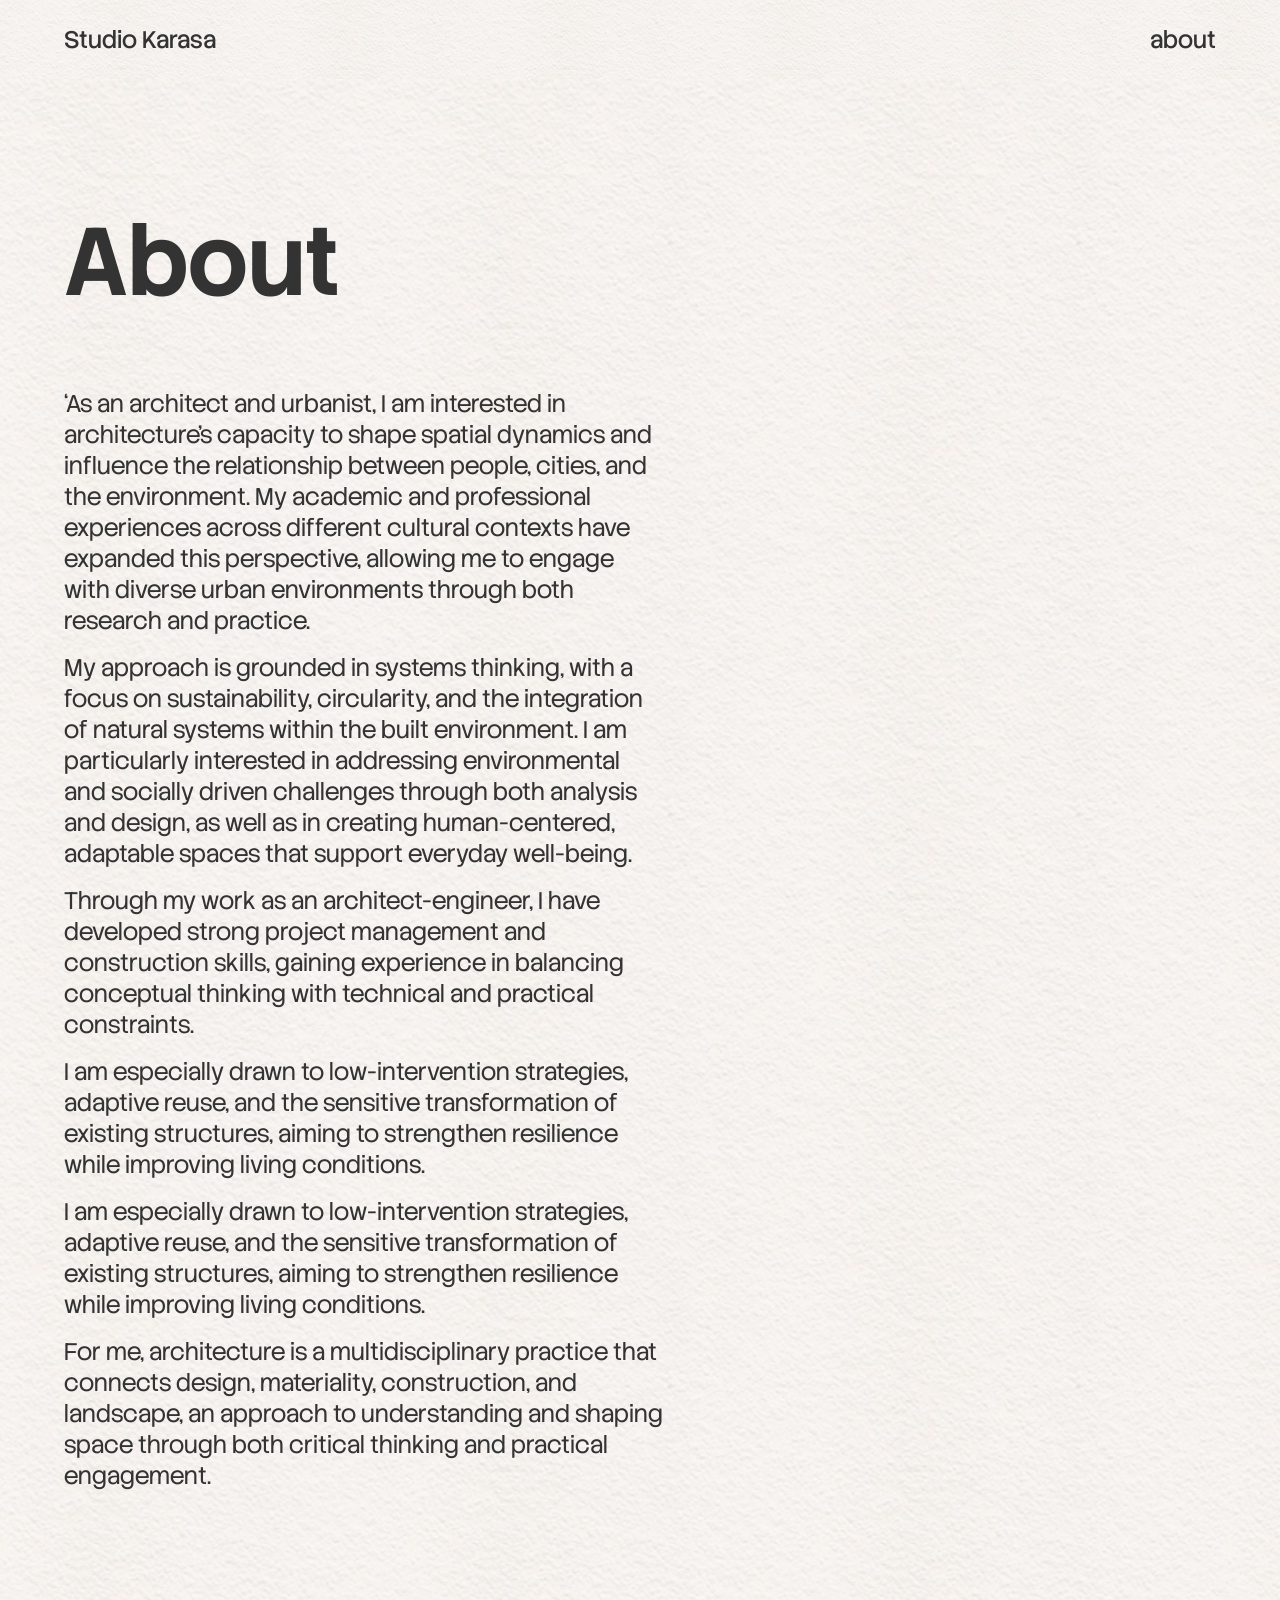
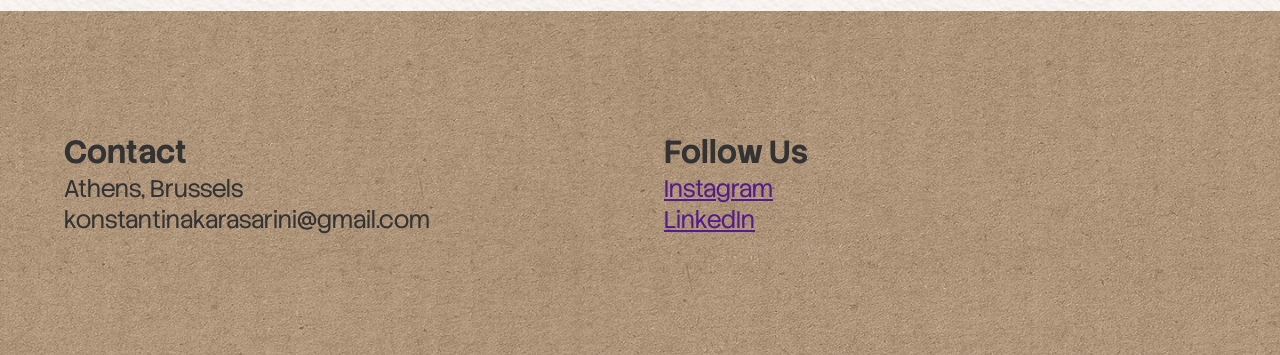
==== about.html @ 8a3c8499 "main structure ready" ====
<!doctype html>
<html lang="en">
  <head>
    <meta charset="UTF-8" />
    <meta name="viewport" content="width=device-width, initial-scale=1.0" />
    <title>Studio Karasa</title>
    <link rel="stylesheet" href="style.css" />
  </head>
  <body class="aboutPage">
    <nav>
      <a href="index.html">Studio Karasa</a>
      <a href="about.html">about</a>
    </nav>
    <div class="about">
      <h1>About</h1>
      <div class="about-txt">
      <p>
        ‘As an architect and urbanist, I am interested in architecture’s
        capacity to shape spatial dynamics and influence the relationship
        between people, cities, and the environment. My academic and
        professional experiences across different cultural contexts have
        expanded this perspective, allowing me to engage with diverse urban
        environments through both research and practice.
      </p>
      <p>
        My approach is grounded in systems thinking, with a focus on
        sustainability, circularity, and the integration of natural systems
        within the built environment. I am particularly interested in addressing
        environmental and socially driven challenges through both analysis and
        design, as well as in creating human-centered, adaptable spaces that
        support everyday well-being.
      </p>
      <p>
        Through my work as an architect-engineer, I have developed strong
        project management and construction skills, gaining experience in
        balancing conceptual thinking with technical and practical constraints.
      </p>
      <p>
        I am especially drawn to low-intervention strategies, adaptive reuse,
        and the sensitive transformation of existing structures, aiming to
        strengthen resilience while improving living conditions.
      </p>
      <p>
        I am especially drawn to low-intervention strategies, adaptive reuse,
        and the sensitive transformation of existing structures, aiming to
        strengthen resilience while improving living conditions.
      </p>
      <p>
        For me, architecture is a multidisciplinary practice that connects
        design, materiality, construction, and landscape, an approach to
        understanding and shaping space through both critical thinking and
        practical engagement.
      </p>
      </div>
    </div>
        <footer>
        <div class="col">
            <h3>Contact</h3>
            <p>Athens, Brussels</p>
            <p>konstantinakarasarini@gmail.com</p>
        </div>
        <div class="col">
            <h3>Follow Us</h3>
            <p><a href="">Instagram</a></p>
            <p><a href="">LinkedIn</a></p>
    </footer>
  </body>
</html>
---- style.css ----
@import url("https://fonts.googleapis.com/css2?family=Stack+Sans+Headline:wght@200..700&display=swap");

body {
  display: flex;
  flex-direction: column;
  padding: 0;
  margin: 0;
  color: #333;
  font-family: "Stack Sans Headline", sans-serif;
}

nav {
  display: flex;
  flex-direction: row;
  justify-content: space-between;
  padding: 24px 64px;
  position: sticky;
  top: 0;
  background-image: url("imgs/WaveIllustration.jpg");
  background-size: cover;
  background-position: top;
}

nav a {
  text-decoration: none;
  color: #333;
  font-size: 24px;
}

h1 {
  font-size: 96px;
  margin: 0;
}

h2 {
  font-size: 64px;
  margin: 0;
}

h3 {
  font-size: 32px;
  margin: 0;
}

p {
  max-width: 600px;
  font-size: 24px;
  margin: 0;
  font-weight: 300;
}

.projectPage nav,
.aboutPage nav {
  background-image: url("imgs/whitePaper.jpg");
  background-size: cover;
  background-position: center;
}

.hero {
  display: flex;
  flex-direction: column;
  padding: 120px 64px;
  min-height: calc(100vh - 66px);
  /* background-color: #f5f5f5; */
  background-image: url("imgs/WaveIllustration.jpg");
  background-size: cover;
  background-position: center;
}

.mission {
  display: flex;
  flex-direction: column;
  padding: 120px 64px;
  gap: 64px;
  background-image: url("imgs/recycled.jpg");
  background-size: cover;
  background-position: center;
}

.values {
  display: flex;
  flex-direction: column;
  padding: 120px 64px;
  background-image: url("imgs/whitePaper.jpg");
  background-size: cover;
  background-position: center;
  gap: 64px;
}

.renov-projects {
  display: flex;
  flex-direction: column;
  padding: 120px 64px;
  gap: 64px;
  background-image: url("imgs/recycled.jpg");
  background-size: cover;
  background-position: center;
}

.urban-projects {
  display: flex;
  flex-direction: column;
  padding: 120px 64px;
  background-image: url("imgs/whitePaper.jpg");
  background-size: cover;
  background-position: center;
  gap: 64px;
}

.card-container {
  display: flex;
  flex-direction: row;
  gap: 24px;
}

.value-card,
.project-card {
  gap: 16px;
  background-color: #b9b9b9;
}

footer {
  display: flex;
  flex-direction: row;
  /* justify-content:space-between; */
  padding: 120px 64px;
  gap: 48px;
  background-image: url("imgs/brownPaper.jpg");
  background-size: cover;
  background-position: center;
}

footer .col {
  flex: 1;
}

.about {
  display: flex;
  flex-direction: column;
  padding: 120px 64px;
  gap: 64px;
  background-image: url("imgs/whitePaper.jpg");
  background-size: cover;
  background-position: center;
}

.about-txt {
  max-width: 600px;
  display: flex;
  flex-direction: column;
  gap: 16px;
}

.projectHero {
  display: flex;
  flex-direction: column;
  padding: 120px 64px;
  gap: 64px;
  background-image: url("imgs/whitePaper.jpg");
  background-size: cover;
  background-position: center;
}

.projectImgs {
  display: flex;
  flex-direction: column;
  padding: 64px;
  gap: 24px;
}

.project2Imgs {
  display: flex;
  /* flex-direction: column; */
  padding: 64px;
  gap: 16px;
}

.project2Imgs .projectImg {
  width: 50%;
}

.projectImg {
  display: flex;
  flex-direction: column;
  gap: 16px;
}

.projectImg img {
  max-width: 100%;
  height: auto;
}

@media (max-width: 768px) {
  /* nav {
    flex-direction: column;
    align-items: center;
    gap: 16px;
  } */

  nav {
    padding: 16px 32px;
  }

  .hero,
  .mission,
  .values,
  .renov-projects,
  .urban-projects,
  .about {
    padding: 64px 32px;
  }

  .card-container {
    flex-direction: column;
  }

  footer {
    flex-direction: column;
    /* align-items: center; */
  }
}
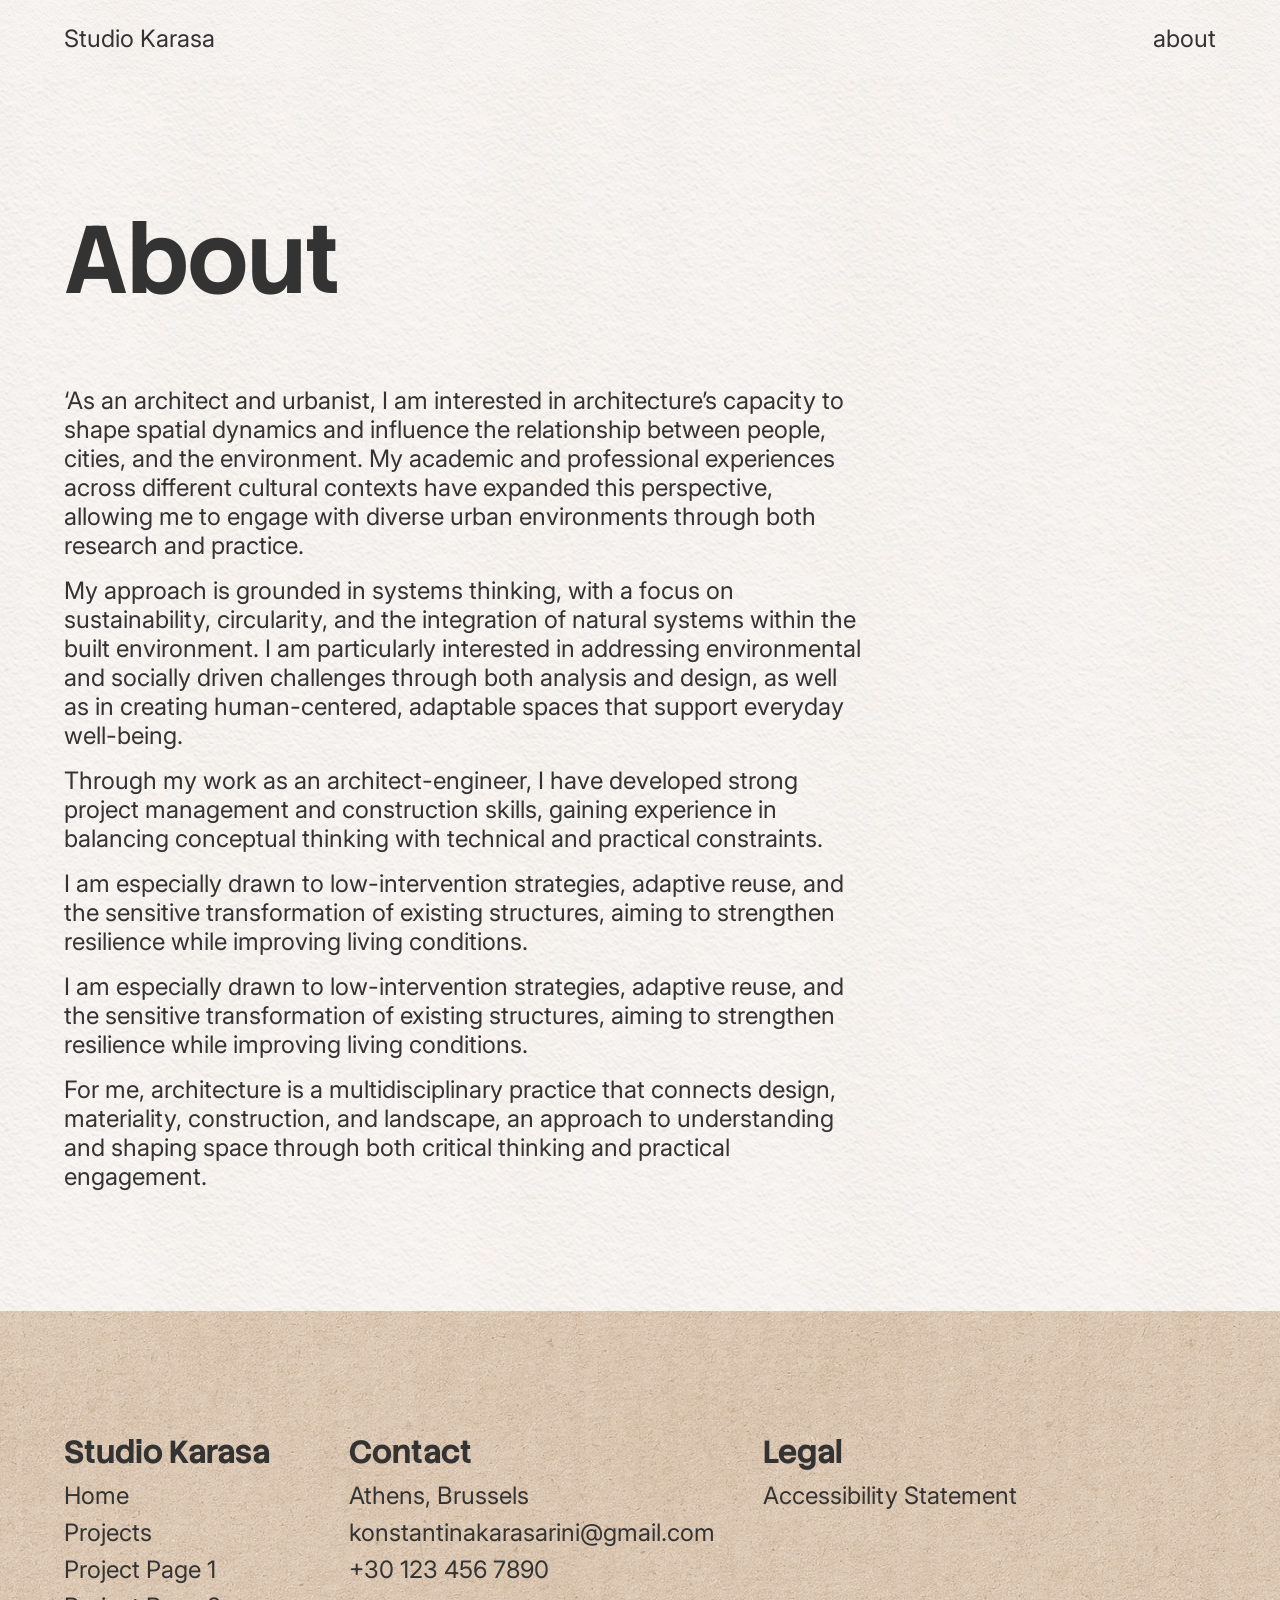
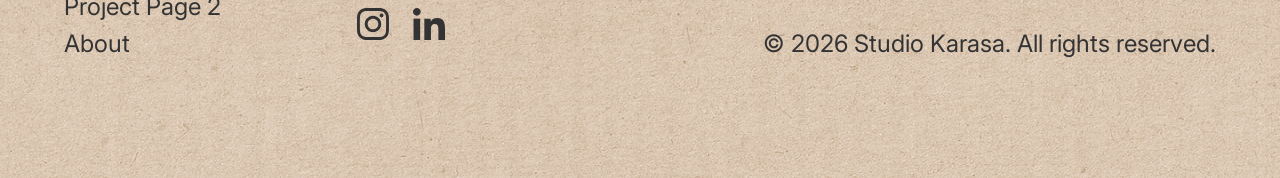
==== commit adc56619: "ax statement" ====
--- a/about.html
+++ b/about.html
@@ -11,7 +11,7 @@
       <a href="index.html">Studio Karasa</a>
       <a href="about.html">about</a>
     </nav>
-    <div class="about">
+    <main class="about">
       <h1>About</h1>
       <div class="about-txt">
       <p>
@@ -52,17 +52,40 @@
         practical engagement.
       </p>
       </div>
-    </div>
-        <footer>
+    </main>
+    <footer>
+      <div class="col">
+        <h3>Studio Karasa</h3>
+        <a href="index.html">Home</a>
+        <a href="index.html#projects">Projects</a>
+        <a href="projectPage.html">Project Page 1</a>
+        <a href="projectPage2.html">Project Page 2</a>
+        <a href="about.html">About</a>
+      </div>
+      <div class="col">
+        <h3>Contact</h3>
+        <p>Athens, Brussels</p>
+        <p>konstantinakarasarini@gmail.com</p>
+        <p>+30 123 456 7890</p>
+
+        <div class="socials">
+          <a href="https://www.instagram.com/studio.karasa/" target="_blank"
+            ><img src="imgs/Insta.svg" alt="Instagram"
+          /></a>
+          <a href="https://www.linkedin.com/in/karasarini/" target="_blank"
+            ><img src="imgs/linkedin.svg" alt="LinkedIn"
+          /></a>
+        </div>
+      </div>
+      <div class="col-between">
         <div class="col">
-            <h3>Contact</h3>
-            <p>Athens, Brussels</p>
-            <p>konstantinakarasarini@gmail.com</p>
+          <h3>Legal</h3>
+          <a href="accessibilityStatement.html">Accessibility Statement</a>
         </div>
-        <div class="col">
-            <h3>Follow Us</h3>
-            <p><a href="">Instagram</a></p>
-            <p><a href="">LinkedIn</a></p>
+        <div class="copyright">
+          <p>&copy; 2026 Studio Karasa. All rights reserved.</p>
+        </div>
+      </div>
     </footer>
   </body>
 </html>
--- a/style.css
+++ b/style.css
@@ -1,4 +1,5 @@
 @import url("https://fonts.googleapis.com/css2?family=Stack+Sans+Headline:wght@200..700&display=swap");
+@import url("https://fonts.googleapis.com/css2?family=Inter:ital,opsz,wght@0,14..32,100..900;1,14..32,100..900&display=swap");
 
 body {
   display: flex;
@@ -19,6 +20,7 @@
   background-image: url("imgs/WaveIllustration.jpg");
   background-size: cover;
   background-position: top;
+  z-index: 1000;
 }
 
 nav a {
@@ -42,15 +44,26 @@
   margin: 0;
 }
 
-p {
-  max-width: 600px;
+p, li {
+  max-width: 800px;
   font-size: 24px;
   margin: 0;
-  font-weight: 300;
+  font-weight: 400;
+  font-family: "Inter", sans-serif;
+}
+ul{
+  margin:0;
+}
+
+a {
+  color: #333;
+  text-decoration: none;
+  font-size: 24px;
+  font-family: "Inter", sans-serif;
 }
 
 .projectPage nav,
-.aboutPage nav {
+.aboutPage nav, .axPage nav {
   background-image: url("imgs/whitePaper.jpg");
   background-size: cover;
   background-position: center;
@@ -110,13 +123,27 @@
 .card-container {
   display: flex;
   flex-direction: row;
-  gap: 24px;
+  gap: 48px;
 }
 
 .value-card,
 .project-card {
-  gap: 16px;
-  background-color: #b9b9b9;
+  display: flex;
+  flex-direction: column;
+  gap: 16px;
+  flex: 1;
+  /* background-color: #b9b9b9; */
+}
+
+.project-card img {
+  width: 100%;
+  height: auto;
+}
+
+.value-card img {
+  width: 100%;
+  height: 200px;
+  object-fit: contain;
 }
 
 footer {
@@ -130,22 +157,38 @@
   background-position: center;
 }
 
-footer .col {
+.col {
   flex: 1;
-}
-
-.about {
-  display: flex;
-  flex-direction: column;
-  padding: 120px 64px;
-  gap: 64px;
-  background-image: url("imgs/whitePaper.jpg");
-  background-size: cover;
-  background-position: center;
-}
-
-.about-txt {
-  max-width: 600px;
+  display: flex;
+  flex-direction: column;
+  gap:8px;
+}
+.col-between {
+  display: flex;
+  flex-direction: column;
+  justify-content: space-between;
+  gap: 8px;
+}
+
+.socials{
+  display: flex;
+  flex-direction: row;
+  gap: 8px;
+  padding-top: 8px;
+}
+
+.about, .ax {
+  display: flex;
+  flex-direction: column;
+  padding: 120px 64px;
+  gap: 64px;
+  background-image: url("imgs/whitePaper.jpg");
+  background-size: cover;
+  background-position: center;
+}
+
+.about-txt, .ax-txt {
+  max-width: 800px;
   display: flex;
   flex-direction: column;
   gap: 16px;
@@ -188,6 +231,17 @@
 .projectImg img {
   max-width: 100%;
   height: auto;
+  mix-blend-mode: multiply;
+}
+
+.axPage h2 {
+  font-size: 48px;
+
+}
+
+.ax-txt{
+  gap:24px;
+
 }
 
 @media (max-width: 768px) {
@@ -201,12 +255,36 @@
     padding: 16px 32px;
   }
 
+  nav a {
+    font-size: 18px;
+  }
+
+  h1 {
+    font-size: 48px;
+  }
+
+  h2 {
+    font-size: 32px;
+  }
+
+  h3 {
+    font-size: 24px;
+  }
+
+  p {
+    font-size: 18px;
+  }
+
   .hero,
   .mission,
   .values,
   .renov-projects,
   .urban-projects,
-  .about {
+  .about,
+  footer,
+  .projectHero,
+  .projectImgs,
+  .project2Imgs {
     padding: 64px 32px;
   }
 
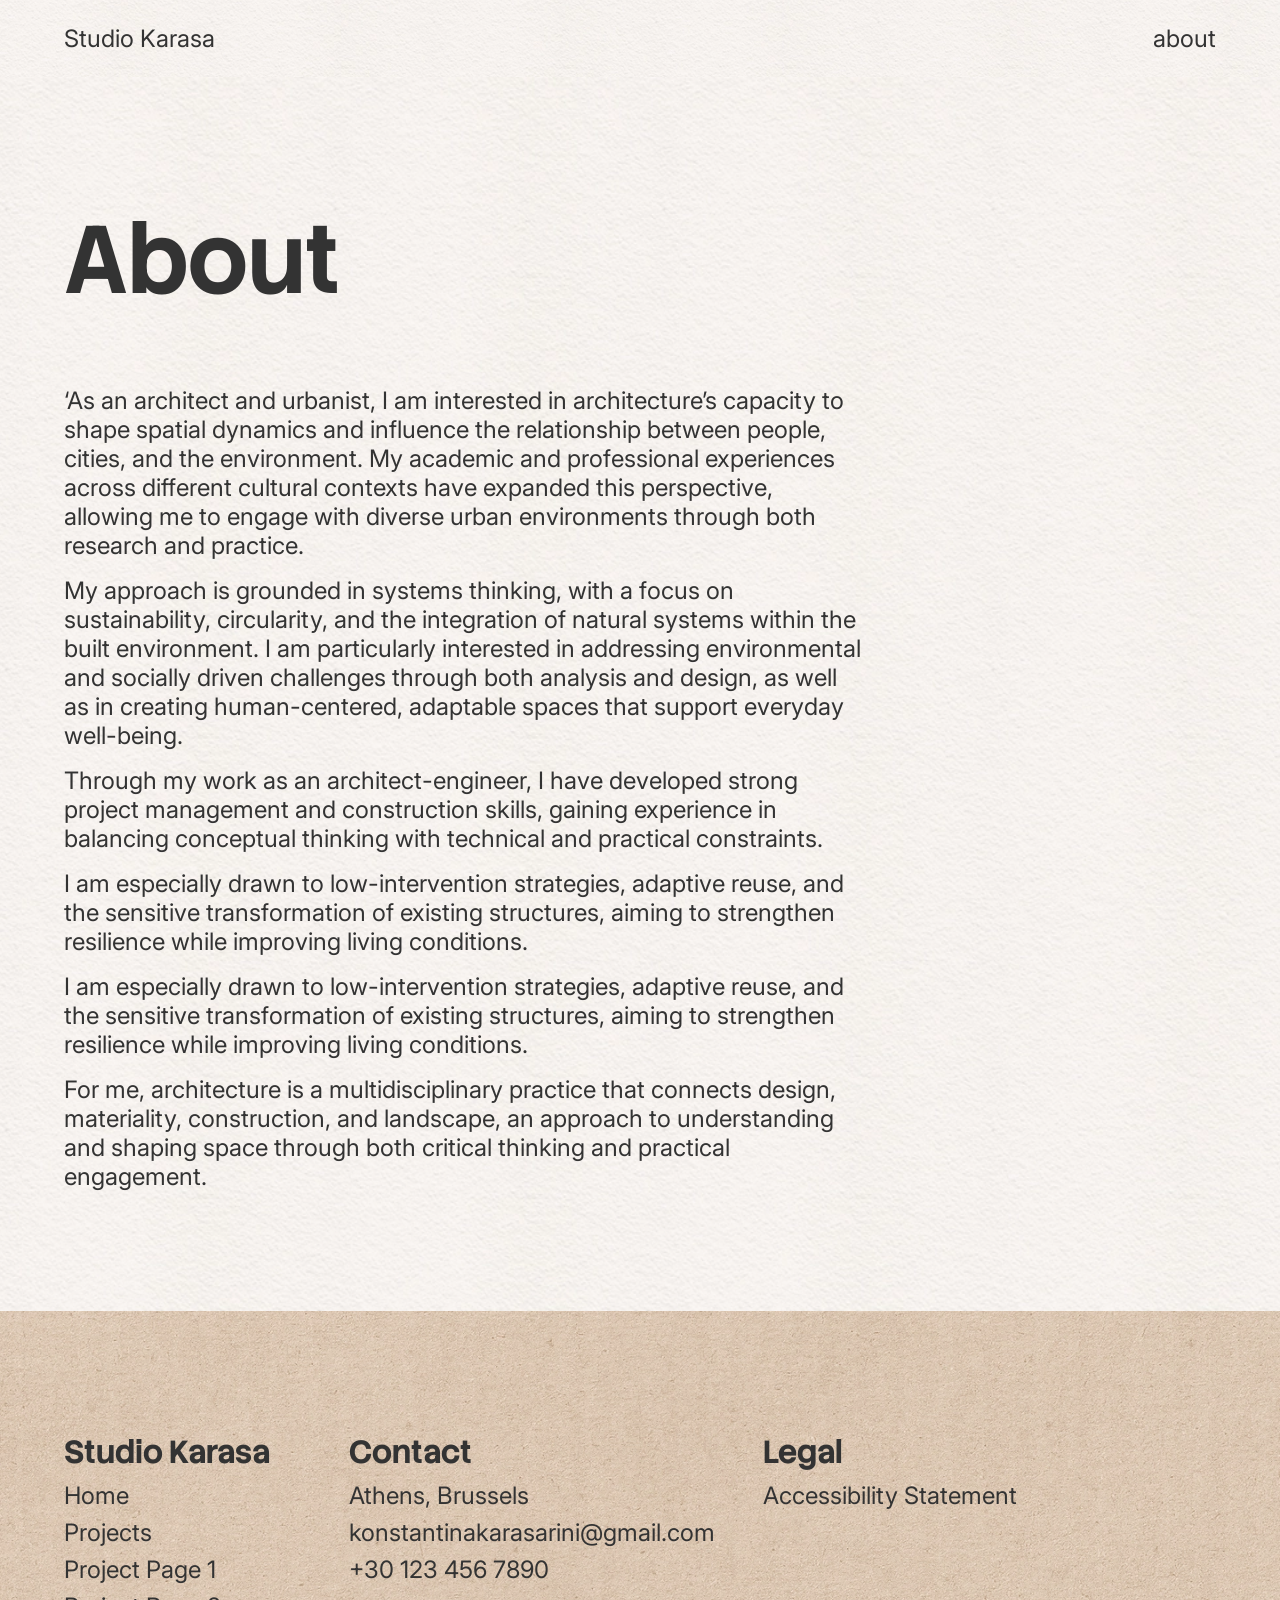
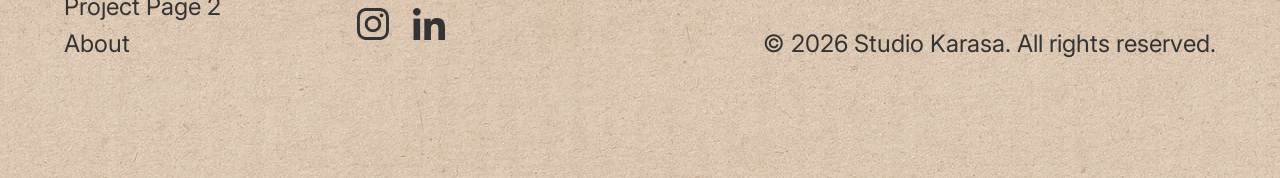
==== commit 98b4fac4: "added project 2" ====
--- a/about.html
+++ b/about.html
@@ -58,7 +58,7 @@
         <h3>Studio Karasa</h3>
         <a href="index.html">Home</a>
         <a href="index.html#projects">Projects</a>
-        <a href="projectPage.html">Project Page 1</a>
+        <a href="projectPage1.html">Project Page 1</a>
         <a href="projectPage2.html">Project Page 2</a>
         <a href="about.html">About</a>
       </div>
--- a/style.css
+++ b/style.css
@@ -17,7 +17,7 @@
   padding: 24px 64px;
   position: sticky;
   top: 0;
-  background-image: url("imgs/WaveIllustration.jpg");
+  background-image: url("imgs/WaveIllustration.webp");
   background-size: cover;
   background-position: top;
   z-index: 1000;
@@ -44,15 +44,16 @@
   margin: 0;
 }
 
-p, li {
+p,
+li {
   max-width: 800px;
   font-size: 24px;
   margin: 0;
   font-weight: 400;
   font-family: "Inter", sans-serif;
 }
-ul{
-  margin:0;
+ul {
+  margin: 0;
 }
 
 a {
@@ -63,8 +64,9 @@
 }
 
 .projectPage nav,
-.aboutPage nav, .axPage nav {
-  background-image: url("imgs/whitePaper.jpg");
+.aboutPage nav,
+.axPage nav {
+  background-image: url("imgs/whitePaper.webp");
   background-size: cover;
   background-position: center;
 }
@@ -75,7 +77,7 @@
   padding: 120px 64px;
   min-height: calc(100vh - 66px);
   /* background-color: #f5f5f5; */
-  background-image: url("imgs/WaveIllustration.jpg");
+  background-image: url("imgs/WaveIllustration.webp");
   background-size: cover;
   background-position: center;
 }
@@ -85,7 +87,7 @@
   flex-direction: column;
   padding: 120px 64px;
   gap: 64px;
-  background-image: url("imgs/recycled.jpg");
+  background-image: url("imgs/recycled.webp");
   background-size: cover;
   background-position: center;
 }
@@ -94,7 +96,7 @@
   display: flex;
   flex-direction: column;
   padding: 120px 64px;
-  background-image: url("imgs/whitePaper.jpg");
+  background-image: url("imgs/whitePaper.webp");
   background-size: cover;
   background-position: center;
   gap: 64px;
@@ -105,7 +107,7 @@
   flex-direction: column;
   padding: 120px 64px;
   gap: 64px;
-  background-image: url("imgs/recycled.jpg");
+  background-image: url("imgs/recycled.webp");
   background-size: cover;
   background-position: center;
 }
@@ -114,7 +116,7 @@
   display: flex;
   flex-direction: column;
   padding: 120px 64px;
-  background-image: url("imgs/whitePaper.jpg");
+  background-image: url("imgs/whitePaper.webp");
   background-size: cover;
   background-position: center;
   gap: 64px;
@@ -152,7 +154,7 @@
   /* justify-content:space-between; */
   padding: 120px 64px;
   gap: 48px;
-  background-image: url("imgs/brownPaper.jpg");
+  background-image: url("imgs/brownPaper.webp");
   background-size: cover;
   background-position: center;
 }
@@ -161,7 +163,7 @@
   flex: 1;
   display: flex;
   flex-direction: column;
-  gap:8px;
+  gap: 8px;
 }
 .col-between {
   display: flex;
@@ -170,24 +172,26 @@
   gap: 8px;
 }
 
-.socials{
+.socials {
   display: flex;
   flex-direction: row;
   gap: 8px;
   padding-top: 8px;
 }
 
-.about, .ax {
-  display: flex;
-  flex-direction: column;
-  padding: 120px 64px;
-  gap: 64px;
-  background-image: url("imgs/whitePaper.jpg");
-  background-size: cover;
-  background-position: center;
-}
-
-.about-txt, .ax-txt {
+.about,
+.ax {
+  display: flex;
+  flex-direction: column;
+  padding: 120px 64px;
+  gap: 64px;
+  background-image: url("imgs/whitePaper.webp");
+  background-size: cover;
+  background-position: center;
+}
+
+.about-txt,
+.ax-txt {
   max-width: 800px;
   display: flex;
   flex-direction: column;
@@ -199,7 +203,7 @@
   flex-direction: column;
   padding: 120px 64px;
   gap: 64px;
-  background-image: url("imgs/whitePaper.jpg");
+  background-image: url("imgs/whitePaper.webp");
   background-size: cover;
   background-position: center;
 }
@@ -216,6 +220,24 @@
   /* flex-direction: column; */
   padding: 64px;
   gap: 16px;
+}
+
+.projectImgCol {
+  display: flex;
+  flex-direction: column;
+  gap: 16px;
+  flex: 1;
+  /* width: 50%; */
+}
+
+.projectImgGrid {
+  display: flex;
+}
+
+.projectImgGrid .projectImg {
+  align-items: center;
+  justify-content: center;
+  flex: 1;
 }
 
 .project2Imgs .projectImg {
@@ -236,12 +258,10 @@
 
 .axPage h2 {
   font-size: 48px;
-
-}
-
-.ax-txt{
-  gap:24px;
-
+}
+
+.ax-txt {
+  gap: 24px;
 }
 
 @media (max-width: 768px) {
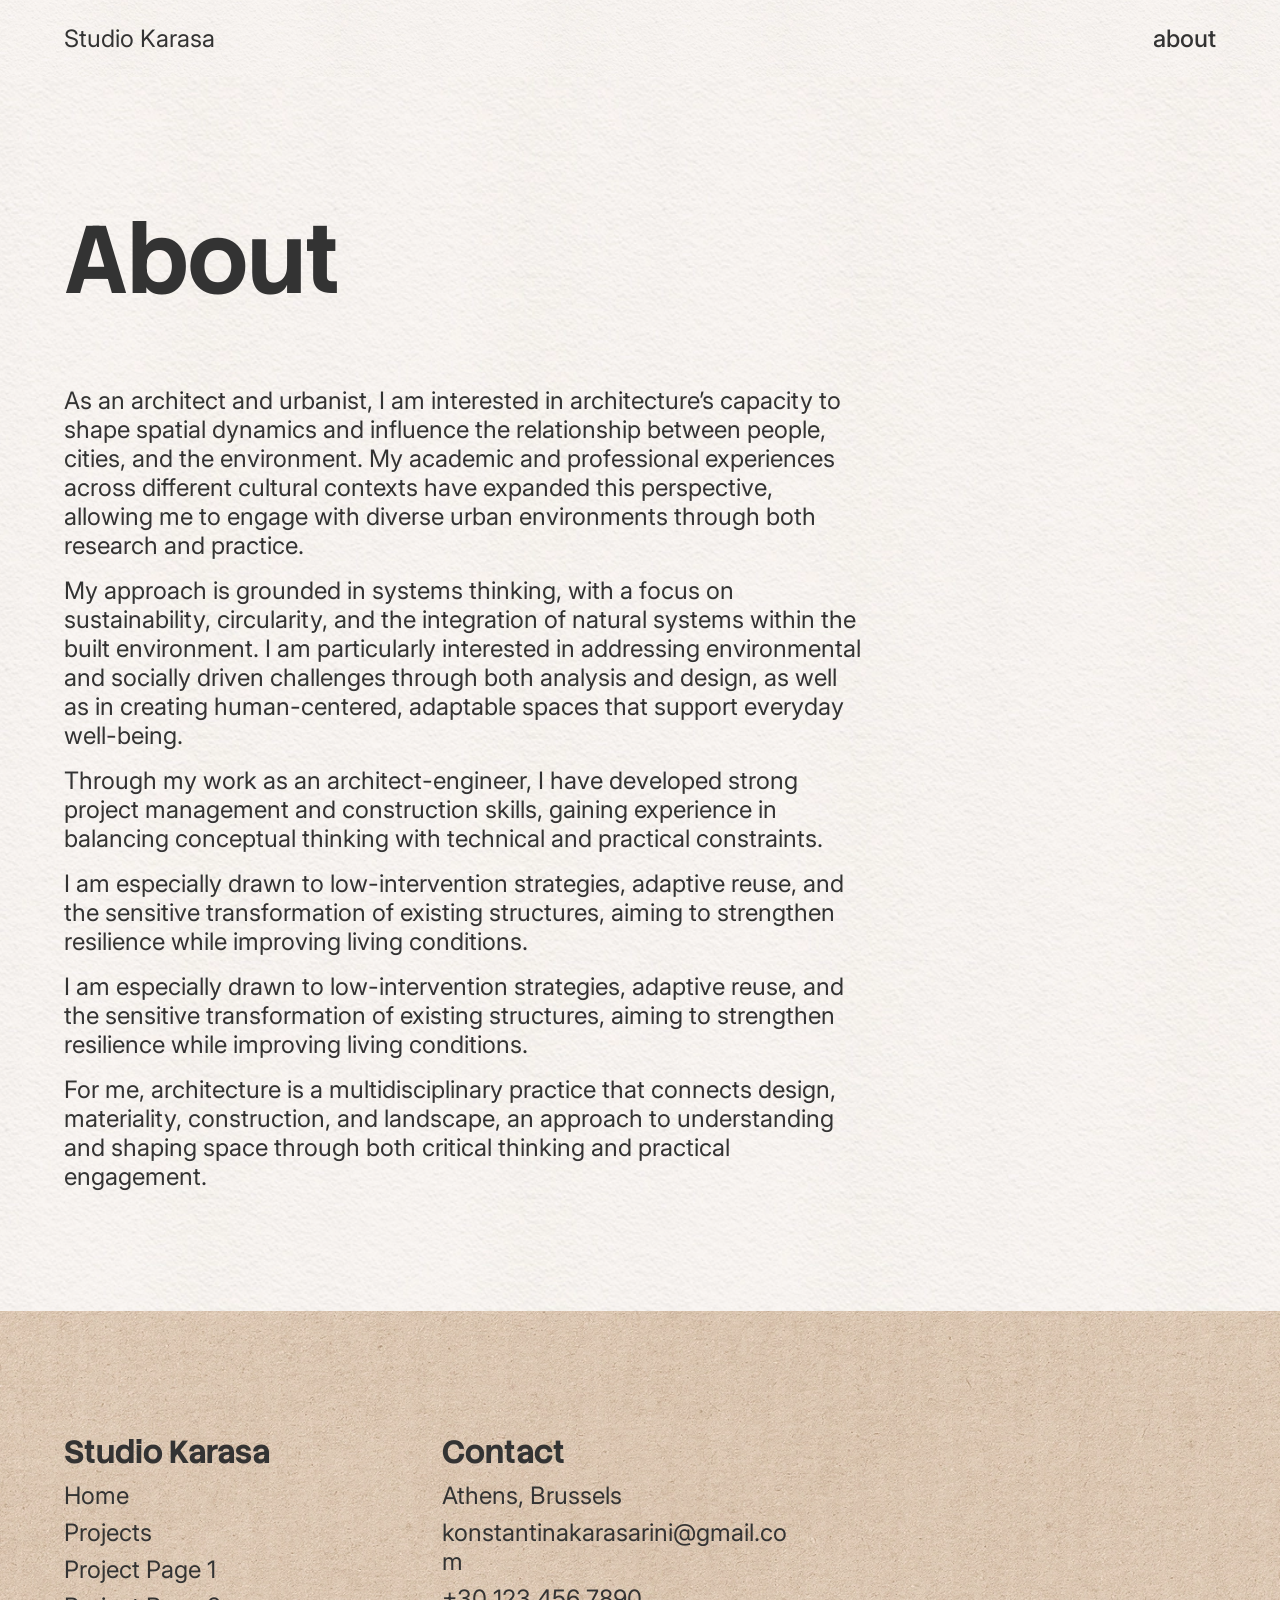
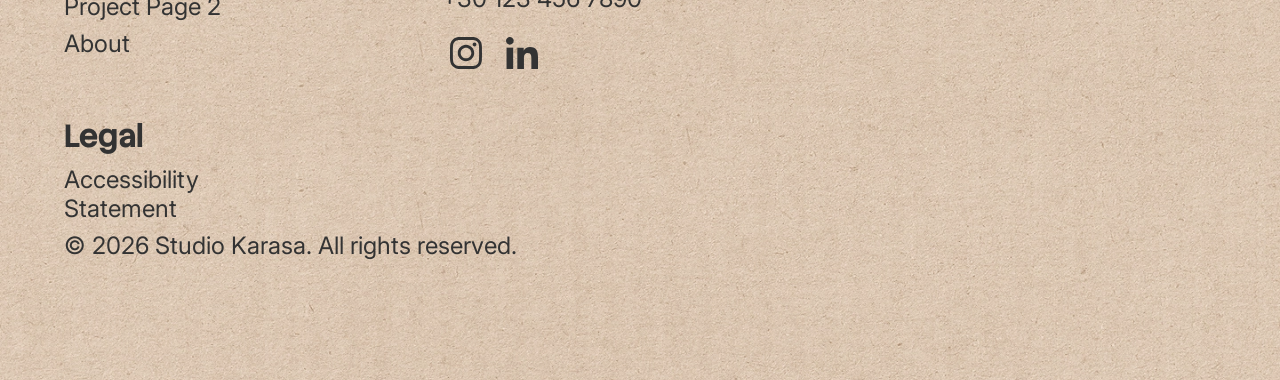
==== commit 4eb65737: "updated design, removed sections" ====
--- a/about.html
+++ b/about.html
@@ -9,13 +9,13 @@
   <body class="aboutPage">
     <nav>
       <a href="index.html">Studio Karasa</a>
-      <a href="about.html">about</a>
+      <a href="about.html" class="active">about</a>
     </nav>
     <main class="about">
       <h1>About</h1>
       <div class="about-txt">
       <p>
-        ‘As an architect and urbanist, I am interested in architecture’s
+        As an architect and urbanist, I am interested in architecture’s
         capacity to shape spatial dynamics and influence the relationship
         between people, cities, and the environment. My academic and
         professional experiences across different cultural contexts have
--- a/style.css
+++ b/style.css
@@ -15,12 +15,19 @@
   flex-direction: row;
   justify-content: space-between;
   padding: 24px 64px;
-  position: sticky;
+  position: sticky; 
   top: 0;
-  background-image: url("imgs/WaveIllustration.webp");
-  background-size: cover;
+  /* background-image: url("imgs/WaveIllustration.webp");
+  background-size: cover; */
   background-position: top;
   z-index: 1000;
+  background-color: #fff;
+}
+
+.nav-spacer {
+  display: flex;
+  flex-direction: row;
+  gap: 32px;
 }
 
 nav a {
@@ -29,6 +36,10 @@
   font-size: 24px;
 }
 
+a.active {
+  font-weight: 500;
+}
+
 h1 {
   font-size: 96px;
   margin: 0;
@@ -51,6 +62,7 @@
   margin: 0;
   font-weight: 400;
   font-family: "Inter", sans-serif;
+  word-wrap: break-word;
 }
 ul {
   margin: 0;
@@ -75,23 +87,29 @@
   display: flex;
   flex-direction: column;
   padding: 120px 64px;
+  gap: 64px;
   min-height: calc(100vh - 66px);
   /* background-color: #f5f5f5; */
-  background-image: url("imgs/WaveIllustration.webp");
-  background-size: cover;
-  background-position: center;
+  /* background-image: url("imgs/WaveIllustration.webp");
+  background-size: cover;
+  background-position: center; */
 }
 
 .mission {
   display: flex;
   flex-direction: column;
-  padding: 120px 64px;
+  padding: 240px 64px;
   gap: 64px;
   background-image: url("imgs/recycled.webp");
   background-size: cover;
   background-position: center;
 }
 
+.mission p{
+  font-size: 32px;
+  max-width: 1000px;
+}
+
 .values {
   display: flex;
   flex-direction: column;
@@ -107,7 +125,7 @@
   flex-direction: column;
   padding: 120px 64px;
   gap: 64px;
-  background-image: url("imgs/recycled.webp");
+  background-image: url("imgs/whitePaper.webp");
   background-size: cover;
   background-position: center;
 }
@@ -144,26 +162,34 @@
 
 .value-card img {
   width: 100%;
-  height: 200px;
+  height: 50%;
   object-fit: contain;
 }
 
+.details {
+  display: flex;
+  flex-direction: row;
+  gap: 16px;
+}
+
 footer {
   display: flex;
   flex-direction: row;
+  flex-wrap: wrap;
   /* justify-content:space-between; */
   padding: 120px 64px;
-  gap: 48px;
+  gap: 32px;
   background-image: url("imgs/brownPaper.webp");
   background-size: cover;
   background-position: center;
 }
 
 .col {
-  flex: 1;
+  /* flex: 1; */
   display: flex;
   flex-direction: column;
   gap: 8px;
+  width: 30%;
 }
 .col-between {
   display: flex;
@@ -208,6 +234,13 @@
   background-position: center;
 }
 
+.projectContainer {
+  display: flex;
+  flex-direction: column;
+  padding: 64px 0 96px;
+  gap: 48px;
+}
+
 .projectImgs {
   display: flex;
   flex-direction: column;
@@ -225,8 +258,9 @@
 .projectImgCol {
   display: flex;
   flex-direction: column;
-  gap: 16px;
+  gap: 48px;
   flex: 1;
+  align-items: center;
   /* width: 50%; */
 }
 
@@ -247,7 +281,15 @@
 .projectImg {
   display: flex;
   flex-direction: column;
-  gap: 16px;
+  align-items: center;
+  gap: 16px;
+}
+
+.text-center {
+  display: flex;
+  flex-direction: column;
+  align-items: center;
+  gap: 8px;
 }
 
 .projectImg img {
@@ -283,7 +325,7 @@
     font-size: 48px;
   }
 
-  h2 {
+  h2, .axPage h2 {
     font-size: 32px;
   }
 
@@ -291,7 +333,8 @@
     font-size: 24px;
   }
 
-  p {
+  p,
+  a, li {
     font-size: 18px;
   }
 
@@ -301,6 +344,7 @@
   .renov-projects,
   .urban-projects,
   .about,
+  .ax,
   footer,
   .projectHero,
   .projectImgs,
@@ -316,4 +360,10 @@
     flex-direction: column;
     /* align-items: center; */
   }
-}
+
+  .col {
+    width: 100%;
+  }
+
+  
+}
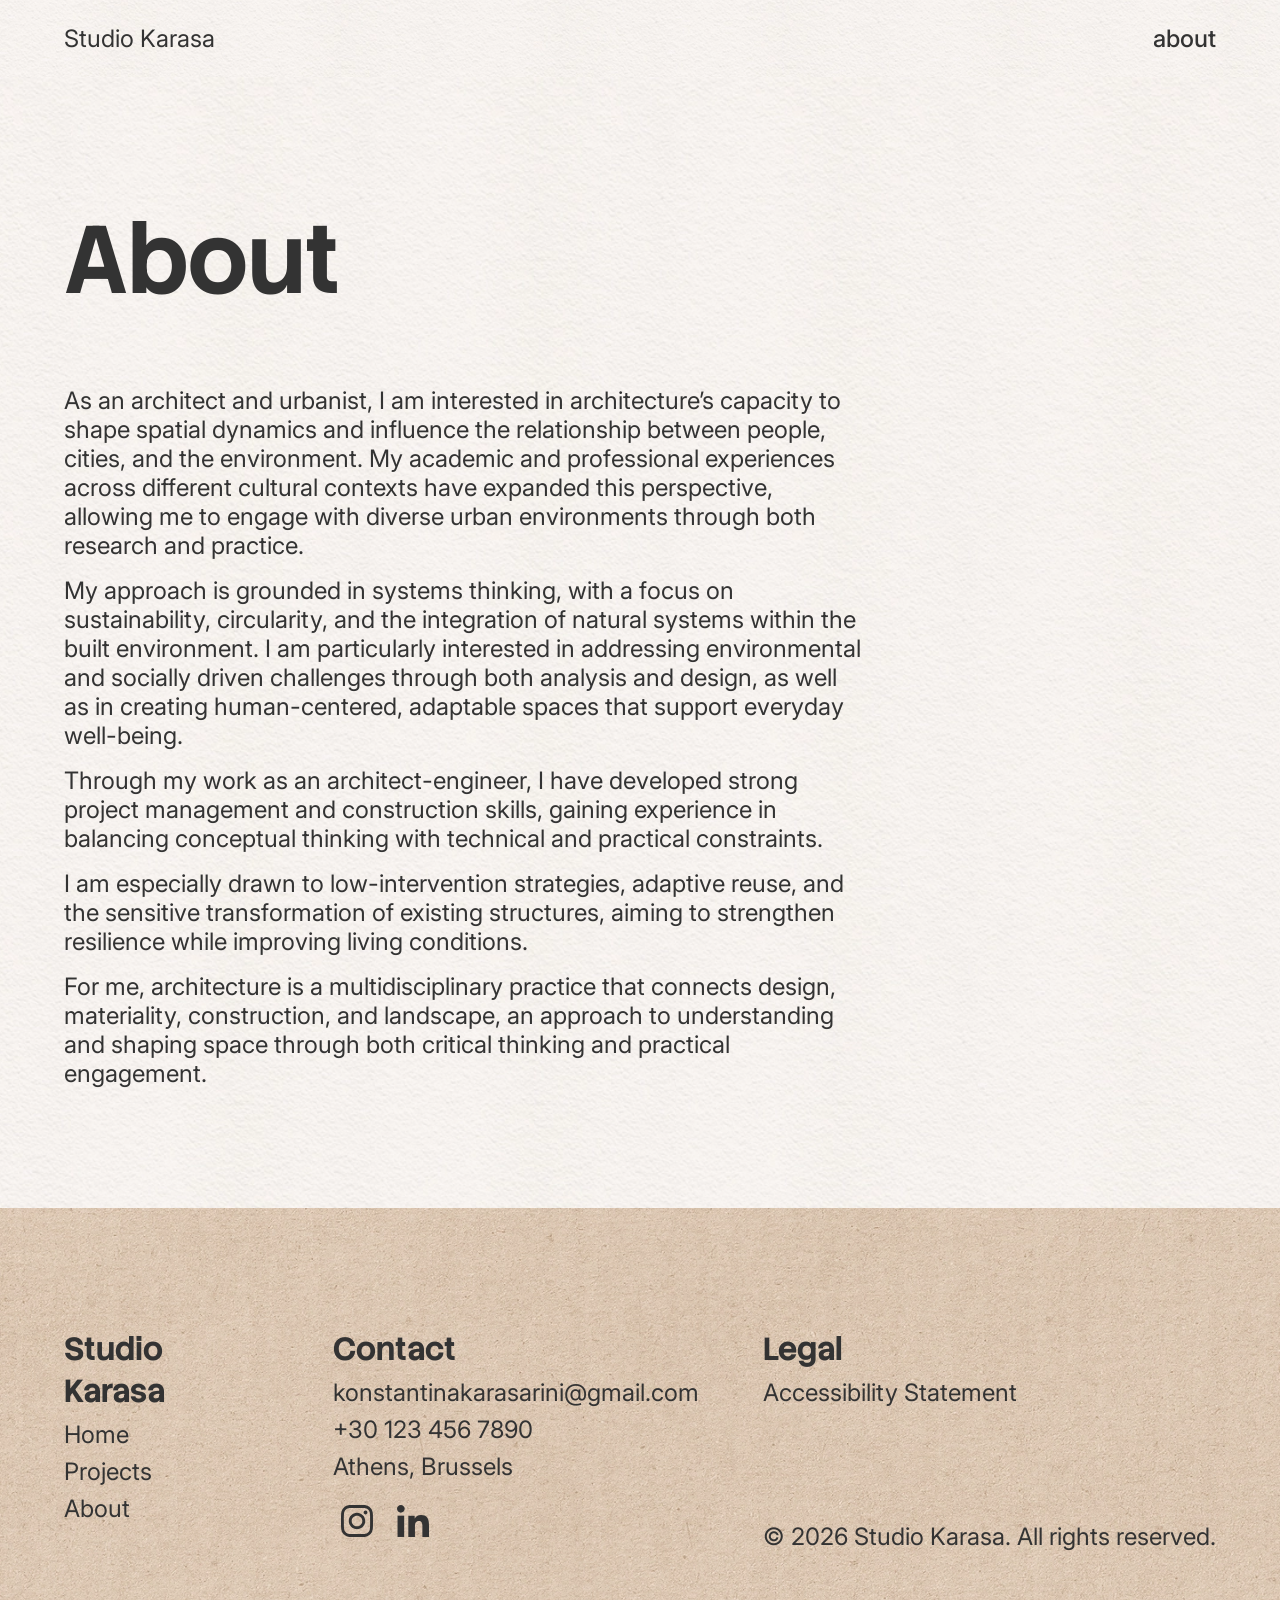
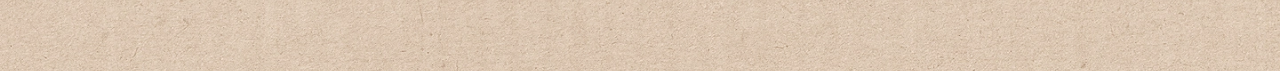
==== commit a6d2e1c3: "updated & tested" ====
--- a/about.html
+++ b/about.html
@@ -14,43 +14,40 @@
     <main class="about">
       <h1>About</h1>
       <div class="about-txt">
-      <p>
-        As an architect and urbanist, I am interested in architecture’s
-        capacity to shape spatial dynamics and influence the relationship
-        between people, cities, and the environment. My academic and
-        professional experiences across different cultural contexts have
-        expanded this perspective, allowing me to engage with diverse urban
-        environments through both research and practice.
-      </p>
-      <p>
-        My approach is grounded in systems thinking, with a focus on
-        sustainability, circularity, and the integration of natural systems
-        within the built environment. I am particularly interested in addressing
-        environmental and socially driven challenges through both analysis and
-        design, as well as in creating human-centered, adaptable spaces that
-        support everyday well-being.
-      </p>
-      <p>
-        Through my work as an architect-engineer, I have developed strong
-        project management and construction skills, gaining experience in
-        balancing conceptual thinking with technical and practical constraints.
-      </p>
-      <p>
-        I am especially drawn to low-intervention strategies, adaptive reuse,
-        and the sensitive transformation of existing structures, aiming to
-        strengthen resilience while improving living conditions.
-      </p>
-      <p>
-        I am especially drawn to low-intervention strategies, adaptive reuse,
-        and the sensitive transformation of existing structures, aiming to
-        strengthen resilience while improving living conditions.
-      </p>
-      <p>
-        For me, architecture is a multidisciplinary practice that connects
-        design, materiality, construction, and landscape, an approach to
-        understanding and shaping space through both critical thinking and
-        practical engagement.
-      </p>
+        <p>
+          As an architect and urbanist, I am interested in architecture’s
+          capacity to shape spatial dynamics and influence the relationship
+          between people, cities, and the environment. My academic and
+          professional experiences across different cultural contexts have
+          expanded this perspective, allowing me to engage with diverse urban
+          environments through both research and practice.
+        </p>
+        <p>
+          My approach is grounded in systems thinking, with a focus on
+          sustainability, circularity, and the integration of natural systems
+          within the built environment. I am particularly interested in
+          addressing environmental and socially driven challenges through both
+          analysis and design, as well as in creating human-centered, adaptable
+          spaces that support everyday well-being.
+        </p>
+        <p>
+          Through my work as an architect-engineer, I have developed strong
+          project management and construction skills, gaining experience in
+          balancing conceptual thinking with technical and practical
+          constraints.
+        </p>
+        <p>
+          I am especially drawn to low-intervention strategies, adaptive reuse,
+          and the sensitive transformation of existing structures, aiming to
+          strengthen resilience while improving living conditions.
+        </p>
+
+        <p>
+          For me, architecture is a multidisciplinary practice that connects
+          design, materiality, construction, and landscape, an approach to
+          understanding and shaping space through both critical thinking and
+          practical engagement.
+        </p>
       </div>
     </main>
     <footer>
@@ -58,15 +55,15 @@
         <h3>Studio Karasa</h3>
         <a href="index.html">Home</a>
         <a href="index.html#projects">Projects</a>
-        <a href="projectPage1.html">Project Page 1</a>
-        <a href="projectPage2.html">Project Page 2</a>
+        <!-- <a href="projectPage1.html">Project Page 1</a>
+        <a href="projectPage2.html">Project Page 2</a> -->
         <a href="about.html">About</a>
       </div>
       <div class="col">
         <h3>Contact</h3>
-        <p>Athens, Brussels</p>
         <p>konstantinakarasarini@gmail.com</p>
         <p>+30 123 456 7890</p>
+        <p>Athens, Brussels</p>
 
         <div class="socials">
           <a href="https://www.instagram.com/studio.karasa/" target="_blank"
--- a/style.css
+++ b/style.css
@@ -15,7 +15,7 @@
   flex-direction: row;
   justify-content: space-between;
   padding: 24px 64px;
-  position: sticky; 
+  position: sticky;
   top: 0;
   /* background-image: url("imgs/WaveIllustration.webp");
   background-size: cover; */
@@ -43,6 +43,7 @@
 h1 {
   font-size: 96px;
   margin: 0;
+  max-width: 1200px;
 }
 
 h2 {
@@ -98,6 +99,7 @@
 .mission {
   display: flex;
   flex-direction: column;
+  align-items: center;
   padding: 240px 64px;
   gap: 64px;
   background-image: url("imgs/recycled.webp");
@@ -105,7 +107,7 @@
   background-position: center;
 }
 
-.mission p{
+.mission p {
   font-size: 32px;
   max-width: 1000px;
 }
@@ -178,18 +180,18 @@
   flex-wrap: wrap;
   /* justify-content:space-between; */
   padding: 120px 64px;
-  gap: 32px;
+  gap: 64px;
   background-image: url("imgs/brownPaper.webp");
   background-size: cover;
   background-position: center;
 }
 
 .col {
-  /* flex: 1; */
+  flex: 1;
   display: flex;
   flex-direction: column;
   gap: 8px;
-  width: 30%;
+  /* width: 30%; */
 }
 .col-between {
   display: flex;
@@ -303,7 +305,7 @@
 }
 
 .ax-txt {
-  gap: 24px;
+  gap: 64px;
 }
 
 @media (max-width: 768px) {
@@ -325,7 +327,8 @@
     font-size: 48px;
   }
 
-  h2, .axPage h2 {
+  h2,
+  .axPage h2 {
     font-size: 32px;
   }
 
@@ -334,7 +337,8 @@
   }
 
   p,
-  a, li {
+  a,
+  li {
     font-size: 18px;
   }
 
@@ -364,6 +368,4 @@
   .col {
     width: 100%;
   }
-
-  
-}
+}
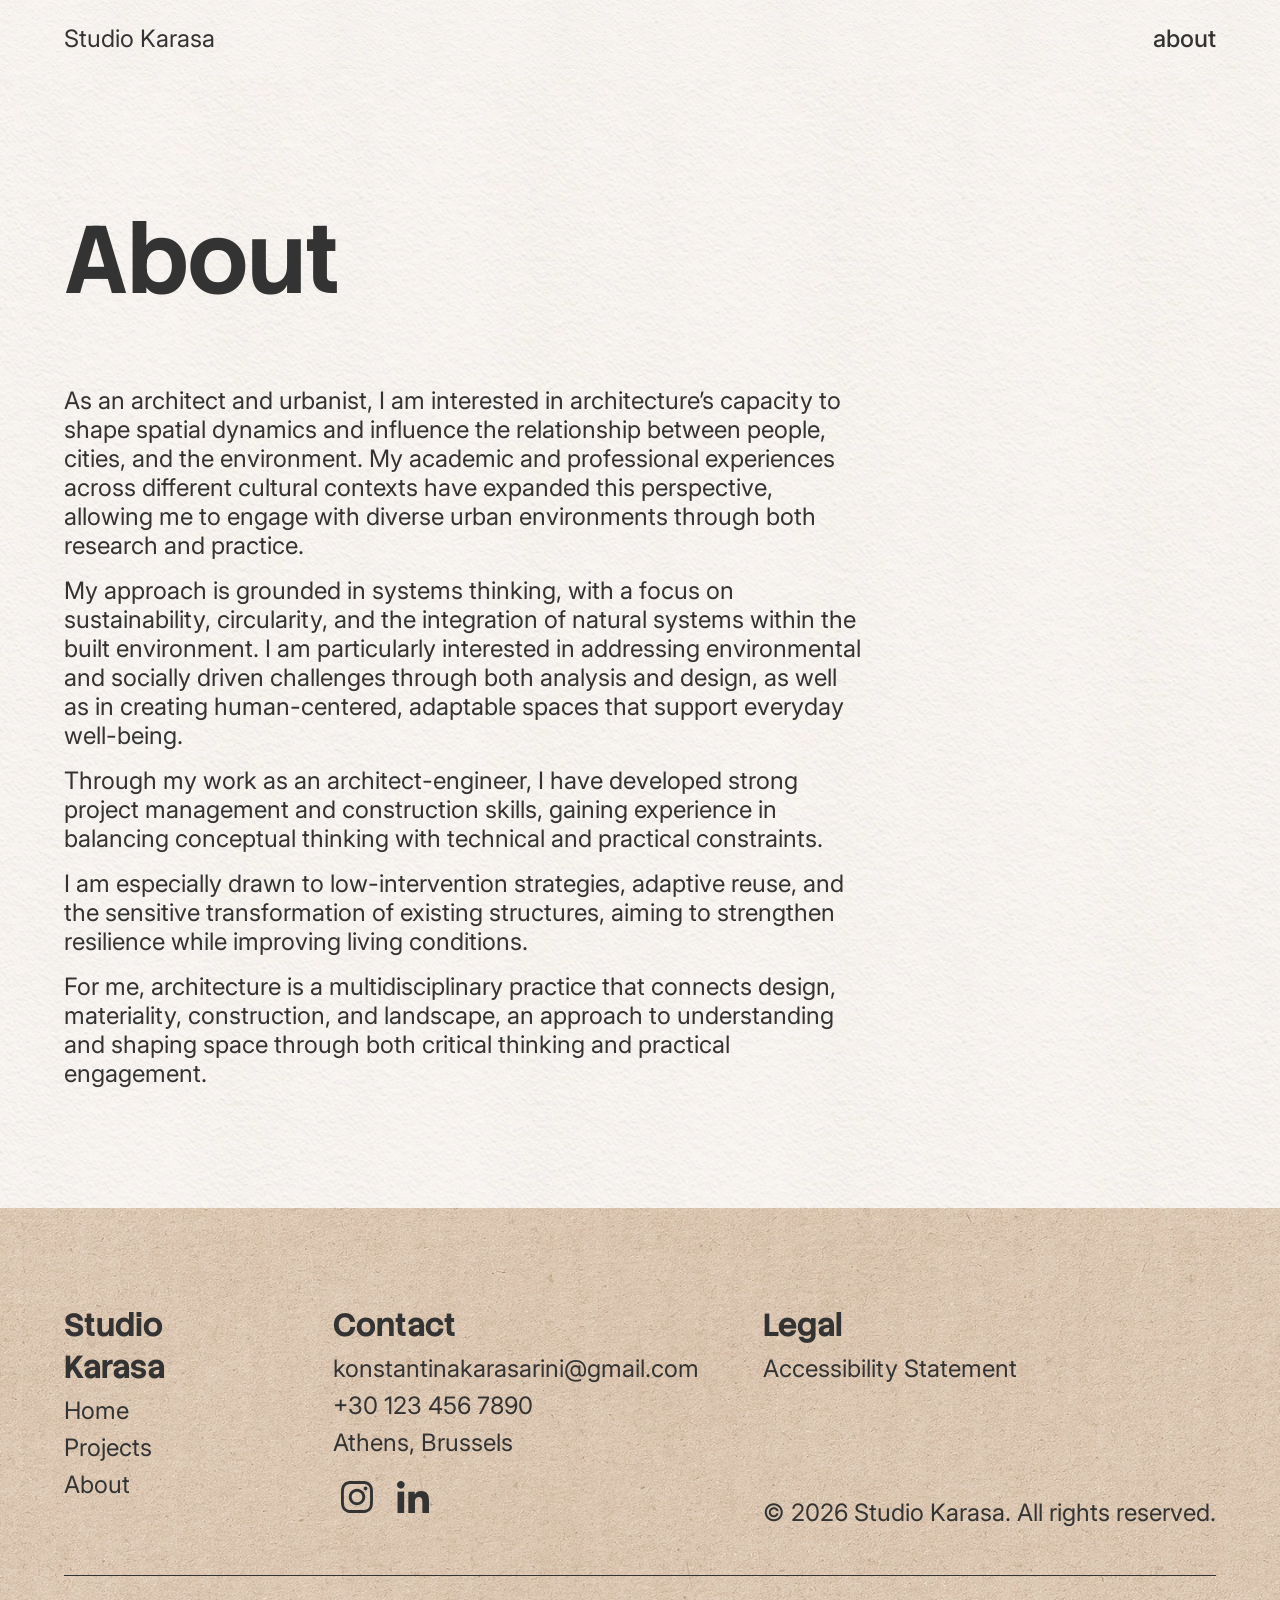
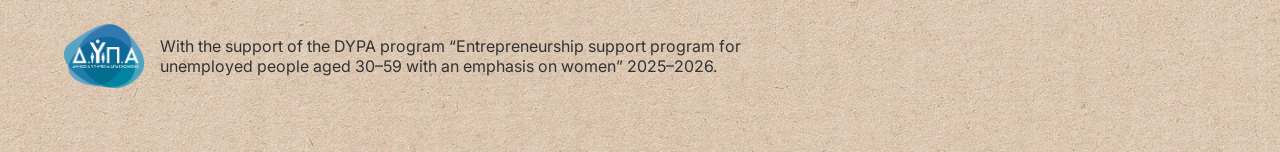
==== commit a75d0a26: "added dypa logo" ====
--- a/about.html
+++ b/about.html
@@ -3,7 +3,7 @@
   <head>
     <meta charset="UTF-8" />
     <meta name="viewport" content="width=device-width, initial-scale=1.0" />
-    <title>Studio Karasa</title>
+    <title>Studio Karas: About</title>
     <link rel="stylesheet" href="style.css" />
   </head>
   <body class="aboutPage">
@@ -51,37 +51,48 @@
       </div>
     </main>
     <footer>
-      <div class="col">
-        <h3>Studio Karasa</h3>
-        <a href="index.html">Home</a>
-        <a href="index.html#projects">Projects</a>
-        <!-- <a href="projectPage1.html">Project Page 1</a>
-        <a href="projectPage2.html">Project Page 2</a> -->
-        <a href="about.html">About</a>
-      </div>
-      <div class="col">
-        <h3>Contact</h3>
-        <p>konstantinakarasarini@gmail.com</p>
-        <p>+30 123 456 7890</p>
-        <p>Athens, Brussels</p>
+      <div class="row">
+        <div class="col">
+          <h3>Studio Karasa</h3>
+          <a href="index.html">Home</a>
+          <a href="index.html#projects">Projects</a>
+          <!-- <a href="projectPage1.html">Redefining boundaries</a>
+        <a href="projectPage2.html"
+          >Repairing flow - Refining edges</a
+        > -->
+          <a href="about.html">About</a>
+        </div>
+        <div class="col">
+          <h3>Contact</h3>
+          <p>konstantinakarasarini@gmail.com</p>
+          <p>+30 123 456 7890</p>
+          <p>Athens, Brussels</p>
 
-        <div class="socials">
-          <a href="https://www.instagram.com/studio.karasa/" target="_blank"
-            ><img src="imgs/Insta.svg" alt="Instagram"
-          /></a>
-          <a href="https://www.linkedin.com/in/karasarini/" target="_blank"
-            ><img src="imgs/linkedin.svg" alt="LinkedIn"
-          /></a>
+          <div class="socials">
+            <a href="https://www.instagram.com/studio.karasa/" target="_blank"
+              ><img src="imgs/Insta.svg" alt="Instagram"
+            /></a>
+            <a href="https://www.linkedin.com/in/karasarini/" target="_blank"
+              ><img src="imgs/linkedin.svg" alt="LinkedIn"
+            /></a>
+          </div>
+        </div>
+        <div class="col-between">
+          <div class="col">
+            <h3>Legal</h3>
+            <a href="accessibilityStatement.html">Accessibility Statement</a>
+          </div>
+          <div class="copyright">
+            <p>&copy; 2026 Studio Karasa. All rights reserved.</p>
+          </div>
         </div>
       </div>
-      <div class="col-between">
-        <div class="col">
-          <h3>Legal</h3>
-          <a href="accessibilityStatement.html">Accessibility Statement</a>
-        </div>
-        <div class="copyright">
-          <p>&copy; 2026 Studio Karasa. All rights reserved.</p>
-        </div>
+      <div class="dypa">
+        <img src="imgs\DYPA_logo.png" alt="dypa logo" />
+        <p>
+          With the support of the DYPA program “Entrepreneurship support program
+          for unemployed people aged 30–59 with an emphasis on women” 2025–2026.
+        </p>
       </div>
     </footer>
   </body>
--- a/style.css
+++ b/style.css
@@ -174,16 +174,43 @@
   gap: 16px;
 }
 
-footer {
+.row {
   display: flex;
   flex-direction: row;
   flex-wrap: wrap;
   /* justify-content:space-between; */
-  padding: 120px 64px;
-  gap: 64px;
+
+  gap: 64px;
+}
+
+.dypa{
+  display:flex;
+  gap:16px;
+  /* justify-content: center; */
+  border-top:1px solid #333;
+  padding-top:48px;
+  align-items: center;
+}
+
+footer {
+  padding: 96px 64px 64px;
+  display: flex;
+  flex-direction: column;
   background-image: url("imgs/brownPaper.webp");
   background-size: cover;
   background-position: center;
+  gap:48px;
+}
+
+
+
+.dypa img{
+  height:64px;
+}
+
+.dypa p{
+  font-size:16px;
+  max-width:600px
 }
 
 .col {
@@ -340,6 +367,10 @@
   a,
   li {
     font-size: 18px;
+  }
+
+  .hero{
+    min-height:50vh;
   }
 
   .hero,
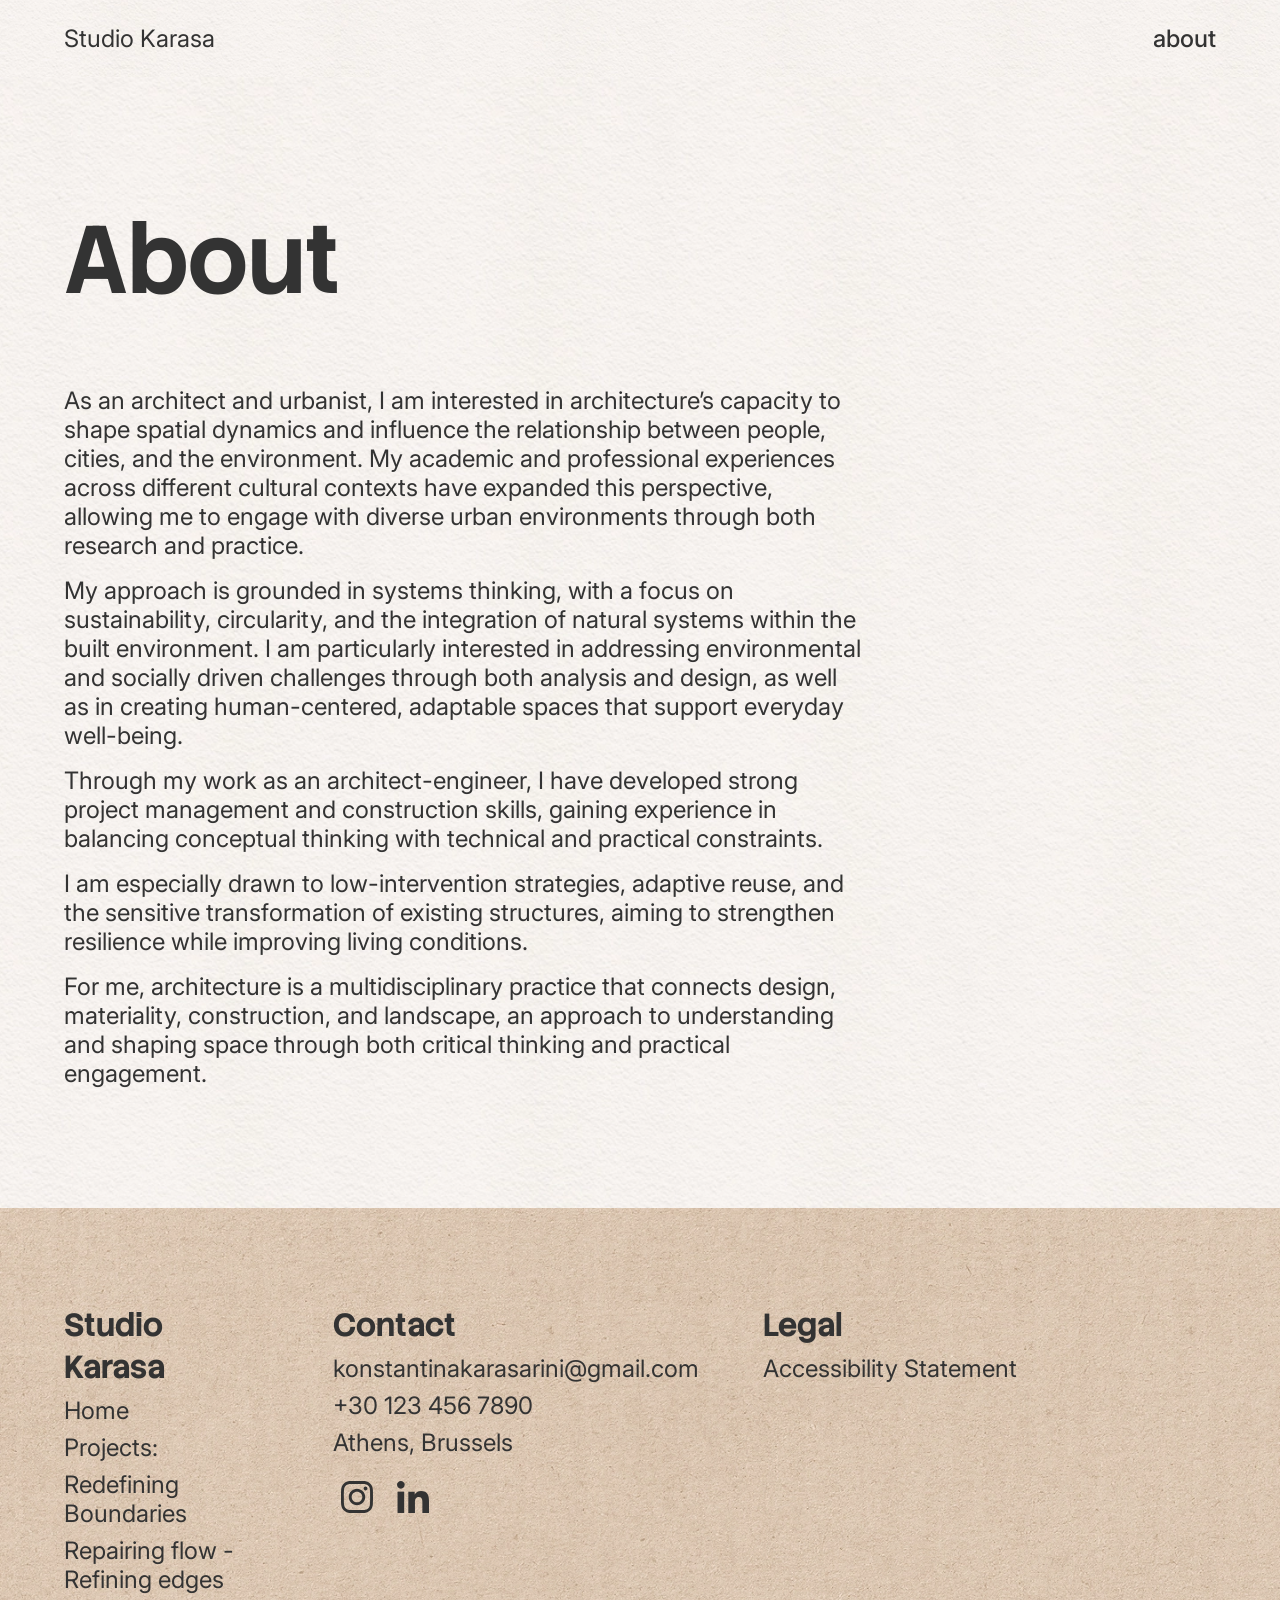
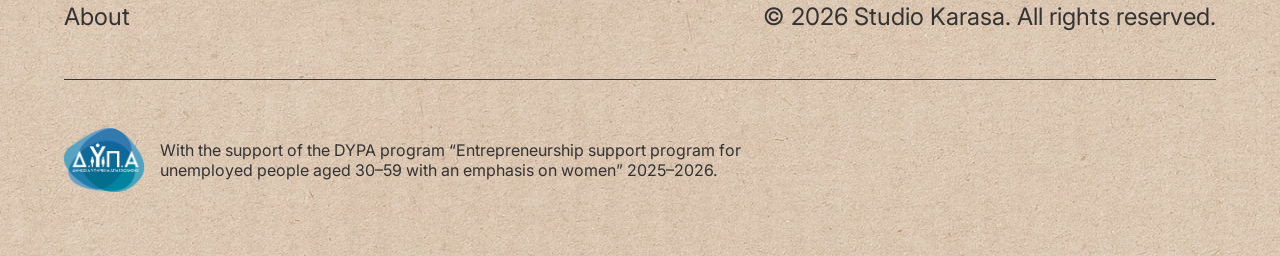
==== commit 66ebb9de: "updated projects on footer" ====
--- a/about.html
+++ b/about.html
@@ -55,11 +55,10 @@
         <div class="col">
           <h3>Studio Karasa</h3>
           <a href="index.html">Home</a>
-          <a href="index.html#projects">Projects</a>
-          <!-- <a href="projectPage1.html">Redefining boundaries</a>
-        <a href="projectPage2.html"
-          >Repairing flow - Refining edges</a
-        > -->
+          <P>Projects:</p>
+           <a href="redefiningBoundaries.html">Redefining Boundaries</a>
+           <a href="repairingFlow.html">Repairing flow - Refining edges</a>
+    
           <a href="about.html">About</a>
         </div>
         <div class="col">
@@ -69,10 +68,10 @@
           <p>Athens, Brussels</p>
 
           <div class="socials">
-            <a href="https://www.instagram.com/studio.karasa/" target="_blank"
+            <a href="https://www.instagram.com/karasa_sketches?igsh=M2k4bXcxYTNqY3My&utm_source=qr" target="_blank"
               ><img src="imgs/Insta.svg" alt="Instagram"
             /></a>
-            <a href="https://www.linkedin.com/in/karasarini/" target="_blank"
+            <a href="https://www.linkedin.com/in/konstantina-nikoletta-karasarini-8410b9204/" target="_blank"
               ><img src="imgs/linkedin.svg" alt="LinkedIn"
             /></a>
           </div>
--- a/style.css
+++ b/style.css
@@ -15,7 +15,7 @@
   flex-direction: row;
   justify-content: space-between;
   padding: 24px 64px;
-  position: sticky;
+  /* position: sticky; */
   top: 0;
   /* background-image: url("imgs/WaveIllustration.webp");
   background-size: cover; */
